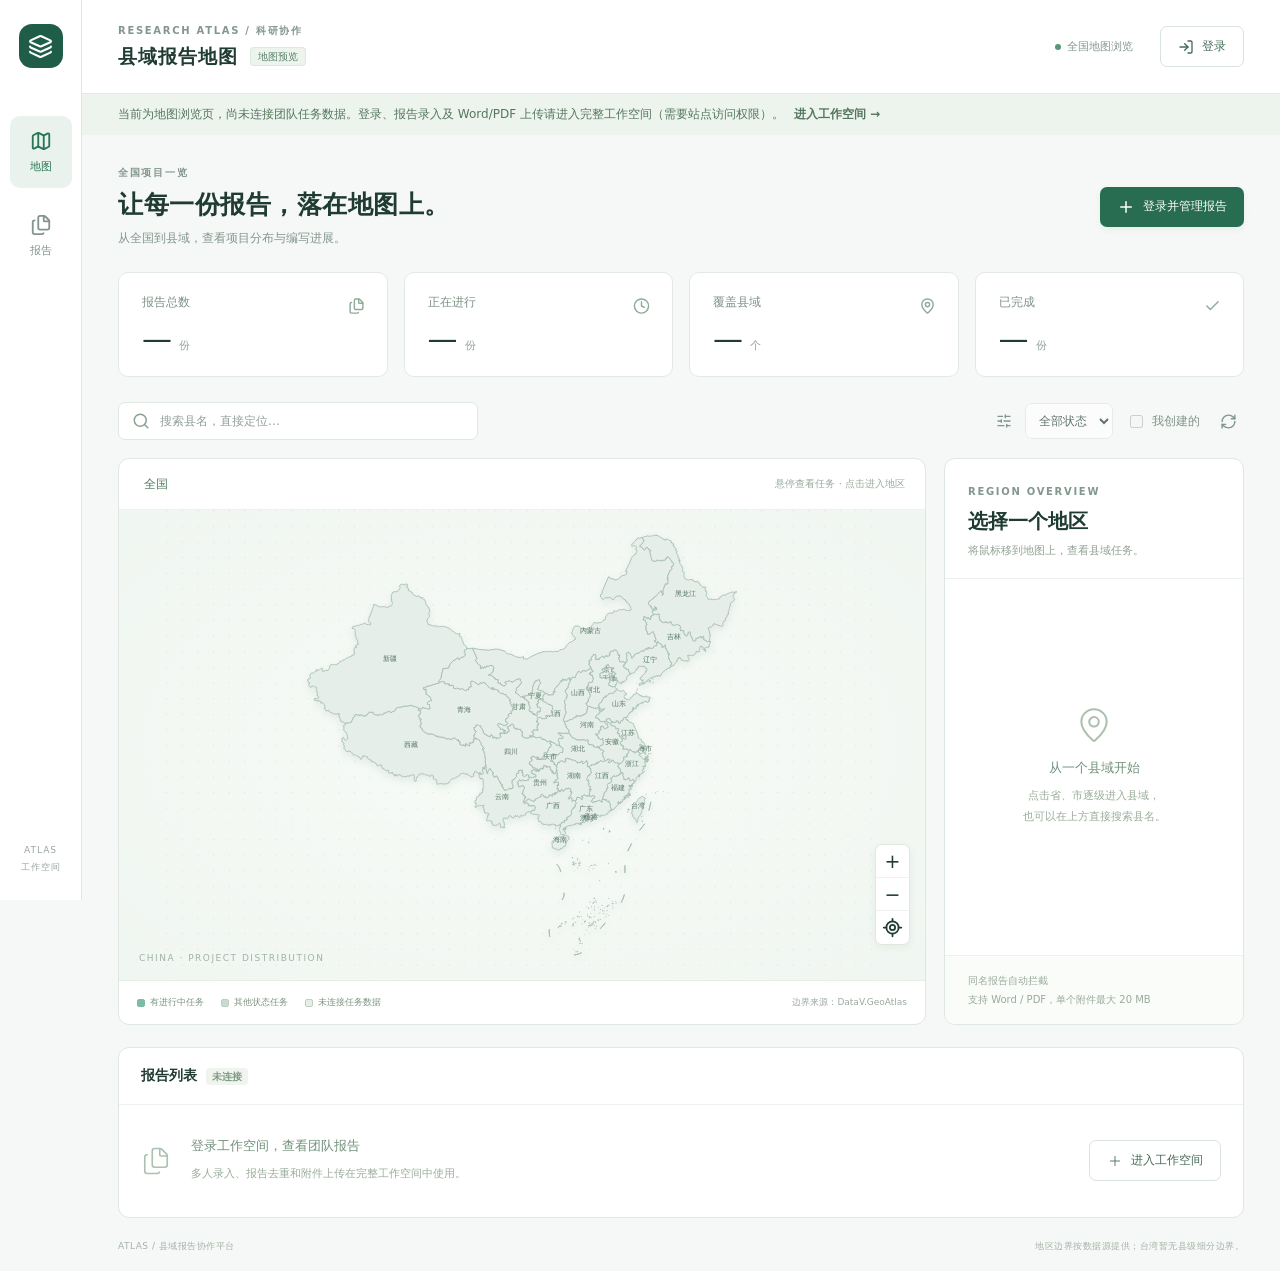
==== index.html @ f25a09b9 "fix: serve interactive map as GitHub Pages homepage" ====
<!doctype html>
<html lang="zh-CN">
  <head>
    <meta charset="UTF-8" />
    <meta name="viewport" content="width=device-width, initial-scale=1.0" />
    <meta name="description" content="全国县域报告地图：浏览省市县边界，进入工作空间管理报告。" />
    <title>县域报告地图</title>
    <script type="module" crossorigin src="./pages-assets/index-DWu79Ldc.js"></script>
    <link rel="stylesheet" crossorigin href="./pages-assets/index-DiJ7JzZu.css">
  </head>
  <body>
    <div id="root"></div>
  </body>
</html>
---- pages-assets/index-DiJ7JzZu.css ----
*{box-sizing:border-box}body{color:#203c32;background:#f6f8f7;margin:0;font-family:DM Sans,Noto Sans SC,system-ui,sans-serif;font-size:14px}button,input,select,textarea{font:inherit}button,a,input,select,textarea{-webkit-tap-highlight-color:transparent}button,a{touch-action:manipulation}button{cursor:pointer}button:disabled{opacity:.55;cursor:wait}button:focus-visible,a:focus-visible,input:focus-visible,select:focus-visible,textarea:focus-visible{outline-offset:3px;outline:3px solid #7dc8ac}a{color:inherit;text-decoration:none}button{color:inherit}h1,h2,h3,h4,p{margin-top:0}button svg,a svg{flex-shrink:0}input,textarea,select{color:#243e34;background:#fff;border:1px solid #dce4df;border-radius:7px;min-width:0;padding:10px 12px}input::placeholder{color:#91a199}input[type=checkbox]{accent-color:#28785c}button{background:0 0;border:0}small{font-size:11px}input,select,textarea{max-width:100%}.app-shell{min-height:100vh;display:flex}.rail{z-index:20;background:#fff;border-right:1px solid #e1e8e3;flex-direction:column;align-items:center;gap:12px;width:82px;padding:24px 10px;display:flex;position:fixed;inset:0 auto 0 0}.brand{color:#fff;background:#205d48;border-radius:13px;place-items:center;width:44px;height:44px;margin-bottom:36px;display:grid}.nav{color:#84958d;border-radius:10px;flex-direction:column;align-items:center;gap:7px;width:62px;padding:14px 5px;font-size:11px;display:flex}.nav.active{color:#287657;background:#e9f2ed}.nav:hover{background:#f0f4f1}.rail-bottom{letter-spacing:1px;color:#97a79e;text-align:center;margin-top:auto;font-size:9px;line-height:1.9}.workspace{flex:1;min-width:0;margin-left:82px}.header{background:#fff;border-bottom:1px solid #e3e9e5;justify-content:space-between;align-items:center;height:94px;padding:0 36px;display:flex}.eyebrow{letter-spacing:1.7px;color:#84978d;font-size:10px;font-weight:600}.header h1{letter-spacing:1px;margin:6px 0 0;font-size:19px;font-weight:600}.edition{vertical-align:middle;letter-spacing:0;color:#5c826a;background:#edf4ee;border:1px solid #dbe9de;border-radius:4px;margin-left:12px;padding:3px 7px;font-size:10px;font-weight:400}.header-actions{align-items:center;gap:12px;display:flex}.live{color:#84988c;align-items:center;gap:6px;margin-right:15px;font-size:11px;display:flex}.live i{background:#579775;border-radius:50%;width:6px;height:6px}.avatar{color:#397855;background:#e1eee6;border-radius:50%;flex-shrink:0;place-items:center;width:34px;height:34px;font-weight:600;display:grid}.user-label{text-overflow:ellipsis;white-space:nowrap;max-width:190px;font-size:12px;overflow:hidden}.user-label small{color:#91a096;margin-top:3px;font-size:10px;display:block}.quiet{color:#84958d;font-size:11px}.auth-banner{color:#54765d;background:#edf4ee;padding:12px 36px;font-size:12px}.auth-banner a{margin-left:10px;font-weight:600}main{max-width:1920px;margin:auto;padding:31px 36px 18px}.page-heading{justify-content:space-between;align-items:center;margin-bottom:25px;display:flex}.page-heading h2{letter-spacing:.5px;margin:8px 0 9px;font-size:25px;font-weight:600}.page-heading p{color:#83978b;margin:0;font-size:12px}.button{white-space:nowrap;border-radius:7px;justify-content:center;align-items:center;gap:8px;padding:11px 17px;font-size:12px;font-weight:500;display:inline-flex}.primary{color:#fff;background:#286c51;box-shadow:0 3px 7px #205b4811}.primary:hover{background:#205a43}.secondary{color:#456c58;background:#fff;border:1px solid #d9e3dc}.stats{grid-template-columns:repeat(4,1fr);gap:16px;margin-bottom:25px;display:grid}.stats>div{background:#fff;border:1px solid #e2e9e4;border-radius:10px;padding:20px 23px;position:relative}.stats>div>span{color:#7d9385;font-size:12px}.stats strong{letter-spacing:-1px;margin-top:10px;font-size:30px;font-weight:500;display:block}.stats strong small{color:#91a397;letter-spacing:0;margin-left:8px;font-size:11px;font-weight:400}.stats svg{color:#8cab98;width:17px;position:absolute;top:21px;right:22px}.toolbar{justify-content:space-between;align-items:center;gap:15px;margin-bottom:18px;display:flex}.search-wrap{color:#8ca192;background:#fff;border:1px solid #dfe7e1;border-radius:7px;align-items:center;width:360px;padding-left:13px;display:flex;position:relative}.search-wrap input{background:0 0;border:0;flex:1;padding:11px 10px;font-size:12px}.search-wrap input:focus{outline:none}.search-results{z-index:25;background:#fff;border:1px solid #dbe5dd;border-radius:8px;padding:6px;position:absolute;top:45px;left:0;right:0;box-shadow:0 10px 30px #1d4b351c}.search-results button{text-align:left;border-radius:5px;align-items:center;gap:8px;width:100%;padding:10px;font-size:12px;display:flex}.search-results button:hover{background:#eef5ef}.search-results button svg:last-child{margin-left:auto}.filters{color:#82958a;align-items:center;gap:13px;display:flex}.filters select{border-color:#dfe7e1;padding:9px;font-size:12px}.checkbox{white-space:nowrap;align-items:center;gap:6px;font-size:12px;display:flex}.icon-button{color:#82968a;border-radius:5px;justify-content:center;align-items:center;padding:7px;display:inline-flex}.icon-button:hover{background:#edf2ee}.map-layout{grid-template-columns:minmax(0,1fr) 300px;gap:18px;display:grid}.map-panel,.region-panel,.report-section{background:#fff;border:1px solid #dfe7e1;border-radius:11px;overflow:hidden}.map-top{border-bottom:1px solid #edf1ee;justify-content:space-between;align-items:center;height:51px;padding:0 20px;display:flex}.breadcrumbs,.breadcrumbs span{align-items:center;gap:5px;display:flex}.breadcrumbs button{color:#527b62;padding:5px;font-size:12px}.map-hint{color:#9aaa9e;font-size:10px}.map-canvas{background:radial-gradient(#f8fbf7,#f0f6f1);height:470px;position:relative;overflow:hidden}.map-canvas svg{touch-action:none;width:100%;height:100%;display:block}.region{cursor:pointer;transition:fill .15s}.region:hover,.region:focus{fill:#aed5bb;stroke:#3b8760;stroke-width:1.5px;outline:none}.map-label{fill:#547563;font-size:10px;font-weight:500}.zoom-controls{background:#fff;border:1px solid #e0e8e0;border-radius:7px;flex-direction:column;display:flex;position:absolute;bottom:35px;right:15px;box-shadow:0 2px 10px #2c523311}.zoom-controls button{border-bottom:1px solid #edf2ed;place-items:center;width:33px;height:33px;font-size:19px;display:grid}.zoom-controls button:last-child{border:0}.zoom-controls button:hover{background:#eff5ee}.map-caption{letter-spacing:1.5px;color:#a1b3a4;pointer-events:none;font-size:9px;position:absolute;bottom:17px;left:20px}.map-bottom{color:#9aab9f;border-top:1px solid #e7eee7;justify-content:space-between;align-items:center;height:44px;padding:0 18px;font-size:9px;display:flex}.legend{gap:17px;display:flex}.legend span{color:#7c9481;align-items:center;gap:5px;display:flex}.legend i{background:#e5eee9;border:1px solid #becfc1;border-radius:2px;width:8px;height:8px}.legend i.ongoing{background:#7dbba6;border-color:#7dbba6}.legend i.finished{background:#c9dbd0}.map-message{color:#7f9485;flex-direction:column;justify-content:center;align-items:center;gap:20px;font-size:13px;display:flex;position:absolute;inset:0}.region-panel{flex-direction:column;max-height:567px;display:flex}.region-heading{border-bottom:1px solid #edf1ed;padding:23px 23px 17px}.region-heading h3{margin:10px 0 7px;font-size:20px;font-weight:600}.region-heading p{color:#90a292;margin:0;font-size:11px;line-height:1.7}.region-count{background:#f7faf6;align-items:center;gap:10px;padding:15px 23px;display:flex}.region-count strong{color:#498469;font-size:29px;font-weight:500}.region-count span{color:#8aa18f;font-size:11px}.region-tasks{flex:1;padding:0 17px;overflow:auto}.task-card{text-align:left;border-bottom:1px solid #e8eee7;width:100%;padding:17px 2px;display:block}.task-card>div{color:#90a192;justify-content:space-between;align-items:center;gap:7px;font-size:9px;display:flex}.task-card h4{margin:10px 0;font-size:13px;font-weight:500;line-height:1.7}.task-card p{color:#839888;overflow-wrap:anywhere;margin:6px 0;font-size:11px}.task-card footer{color:#94a898;justify-content:space-between;margin-top:13px;font-size:10px;display:flex}.task-card:hover h4{color:#29845e}.panel-tip{color:#9aaa9b;background:#fafcf9;border-top:1px solid #edf1e9;margin-top:auto;padding:15px 23px;font-size:10px;line-height:1.9}.empty{text-align:center;color:#abc0ae;flex-direction:column;flex:1;justify-content:center;align-items:center;padding:42px 18px;display:flex}.empty svg{stroke-width:1.3px;margin-bottom:15px}.empty h4{color:#72917c;margin:0 0 9px;font-size:13px;font-weight:500}.empty p{color:#9aad9b;margin:0;font-size:11px;line-height:1.9}.compact{padding:28px 8px}.report-section{margin-top:22px}.section-title{border-bottom:1px solid #edf1ed;justify-content:space-between;align-items:center;padding:19px 22px;display:flex}.section-title h3{margin:0;font-size:14px;font-weight:600}.section-title h3>span{color:#7e9b84;background:#f0f4ef;border-radius:4px;margin-left:9px;padding:3px 6px;font-size:10px}.text-button{color:#598566;font-size:11px}.list-empty{text-align:left;flex-direction:row;justify-content:flex-start;gap:20px;padding:32px 22px}.list-empty svg{margin:0}.list-empty .button{margin-left:auto}.table-scroll{overflow:auto}table{border-collapse:collapse;text-align:left;white-space:nowrap;width:100%;min-width:840px}th{color:#98a99b;background:#fafcf9;padding:13px 22px;font-size:10px;font-weight:500}td{border-top:1px solid #edf2eb;padding:17px 22px;font-size:12px}td small{color:#9dae9f;margin-top:6px;font-size:10px;display:block}tbody tr{cursor:pointer}tbody tr:hover{background:#f6faf5}.report-link{text-align:left;white-space:normal;max-width:340px;padding:0;font-size:12px;font-weight:500;line-height:1.6}.status{white-space:nowrap;color:#7d927c;background:#edf2eb;border-radius:4px;padding:4px 7px;font-size:10px;display:inline-block}.status-1{color:#3e895b;background:#e4f2e9}.status-2{color:#a1843e;background:#fff3db}.status-3{color:#6c89b2;background:#e7eef8}.status-4{color:#9d8b7f;background:#f0ece9}.page-footer{color:#a5b2a6;letter-spacing:.5px;justify-content:space-between;margin-top:22px;font-size:9px;display:flex}.overlay{-webkit-backdrop-filter:blur(4px);backdrop-filter:blur(4px);z-index:40;background:#19372b60;justify-content:center;align-items:center;padding:25px;display:flex;position:fixed;inset:0}.dialog{background:#fff;border-radius:14px;width:720px;max-width:100%;max-height:90vh;padding:30px;position:relative;overflow:auto;box-shadow:0 20px 70px #173d3433}.dialog h2{overflow-wrap:anywhere;margin:10px 0;padding-right:20px;font-size:23px;line-height:1.5}.dialog>p{color:#90a493;margin-bottom:25px;font-size:12px}.close{position:absolute;top:16px;right:16px}.form-grid{grid-template-columns:1fr 1fr;gap:18px;display:grid}.form-grid label{color:#668170;flex-direction:column;gap:7px;font-size:12px;display:flex;position:relative}.form-grid label b{color:#a2875e;font-weight:400;display:contents}.full{grid-column:1/-1}.form-grid small{color:#a1b1a3;font-size:10px;line-height:1.7}.form-grid textarea{resize:vertical}.upload-zone{cursor:pointer;background:#f6faf6;border:1px dashed #adc9b7;border-radius:8px;align-items:center;padding:22px;gap:10px!important}.upload-zone svg{color:#6f9d80}.upload-zone strong{font-weight:500}.upload-zone span{color:#9bad9d;font-size:10px}.upload-zone input{background:0 0;border:0;padding:0;font-size:11px}.dialog-actions{border-top:1px solid #e8eee7;justify-content:flex-end;align-items:center;gap:10px;margin-top:25px;padding-top:20px;display:flex}.dialog-actions>span{color:#9cad9e;max-width:220px;margin-right:auto;font-size:10px;line-height:1.7}.selected-files{margin:0;padding:0;list-style:none}.selected-files li{overflow-wrap:anywhere;justify-content:space-between;padding:8px;font-size:11px;display:flex}.selected-files span{color:#94a698;white-space:nowrap;margin-left:10px}.toast{z-index:60;color:#fff;background:#214c39;border-radius:8px;justify-content:space-between;align-items:center;gap:20px;max-width:90vw;padding:13px 20px;font-size:12px;display:flex;position:fixed;bottom:30px;left:50%;transform:translate(-50%);box-shadow:0 6px 25px #193e3933}.toast button{color:#b4d6be}.details{background:#f6faf5;border-radius:8px;grid-template-columns:1fr 1fr;gap:20px;padding:20px;display:grid}.details dt{color:#92a595;margin-bottom:6px;font-size:10px}.details dd{overflow-wrap:anywhere;margin:0;font-size:12px}.notes{white-space:pre-wrap;line-height:1.8}.detail-dialog h3{margin-top:25px;font-size:14px}.muted{color:#95a897;font-size:11px}.file-list{margin:15px 0 25px}.file-row{color:#688a70;border:1px solid #e1e9df;border-radius:7px;align-items:center;gap:12px;margin:10px 0;padding:13px;display:flex}.file-row span{flex:1;min-width:0}.file-row strong{overflow-wrap:anywhere;font-size:12px;font-weight:500;display:block}.file-row small{color:#a0b09f;margin-top:6px;font-size:10px;display:block}.team{padding:25px}.team h3{font-size:17px}.team>p{color:#849984;font-size:12px;line-height:1.8}.invite{gap:12px;max-width:500px;margin:25px 0;display:flex}.invite input{flex:1}.member{border-top:1px solid #e8eee6;align-items:center;gap:15px;padding:17px 0;font-size:12px;display:flex}.member strong{overflow-wrap:anywhere;flex:1;font-weight:500}.member>span:not(.avatar){color:#92a78f;font-size:11px}@media (width>=1600px){.map-canvas{height:580px}.region-panel{max-height:677px}.map-layout{grid-template-columns:minmax(0,1fr) 350px}}@media (width<=1100px){main{padding:25px 22px}.header{padding:0 22px}.map-layout{grid-template-columns:minmax(0,1fr) 260px}.map-canvas{height:430px}.map-hint,.live{display:none}.map-bottom{padding:0 10px}.map-bottom>span{display:none}.legend{gap:10px}.stats>div{padding:16px}.stats svg{top:17px;right:15px}.region-panel{max-height:527px}}@media (width<=800px){.rail{width:62px;padding:18px 4px}.brand{width:38px;height:38px}.nav{width:50px}.workspace{margin-left:62px}.header{height:80px}.header .eyebrow{font-size:8px}.header h1{font-size:16px}.edition,.user-label{display:none}main{padding:22px 16px}.page-heading h2{font-size:20px}.page-heading p{max-width:220px;font-size:10px;line-height:1.8}.stats{gap:8px}.stats>div{padding:14px 10px}.stats svg{display:none}.stats strong{font-size:25px}.stats>div>span{font-size:10px}.map-layout{grid-template-columns:1fr}.region-panel{max-height:350px}.region-heading{padding:16px}.region-heading h3{margin-top:6px;font-size:17px}.region-panel>.empty{padding:20px}.panel-tip{display:none}.region-tasks{gap:16px;display:flex}.task-card{min-width:230px;max-width:280px}.toolbar{flex-wrap:wrap}.search-wrap{width:100%}.filters{justify-content:flex-end;width:100%}.map-canvas{height:400px}.list-empty{flex-wrap:wrap}.list-empty .button{margin-left:48px}.page-footer{gap:20px;line-height:1.8}.form-grid{grid-template-columns:1fr}.full{grid-column:auto}.dialog{padding:24px 20px}.dialog-actions{flex-wrap:wrap}.dialog-actions>span{width:100%;max-width:100%}.overlay{padding:12px}.details{grid-template-columns:1fr}.auth-banner{padding:12px 20px}.invite{flex-wrap:wrap}}@media (prefers-reduced-motion:reduce){*{transition:none!important}}@media (width<=480px){.stats{grid-template-columns:repeat(2,minmax(0,1fr))}.page-heading{gap:14px}.map-canvas{height:280px}.page-heading .button{padding:10px 12px}.stats strong small{display:inline}}
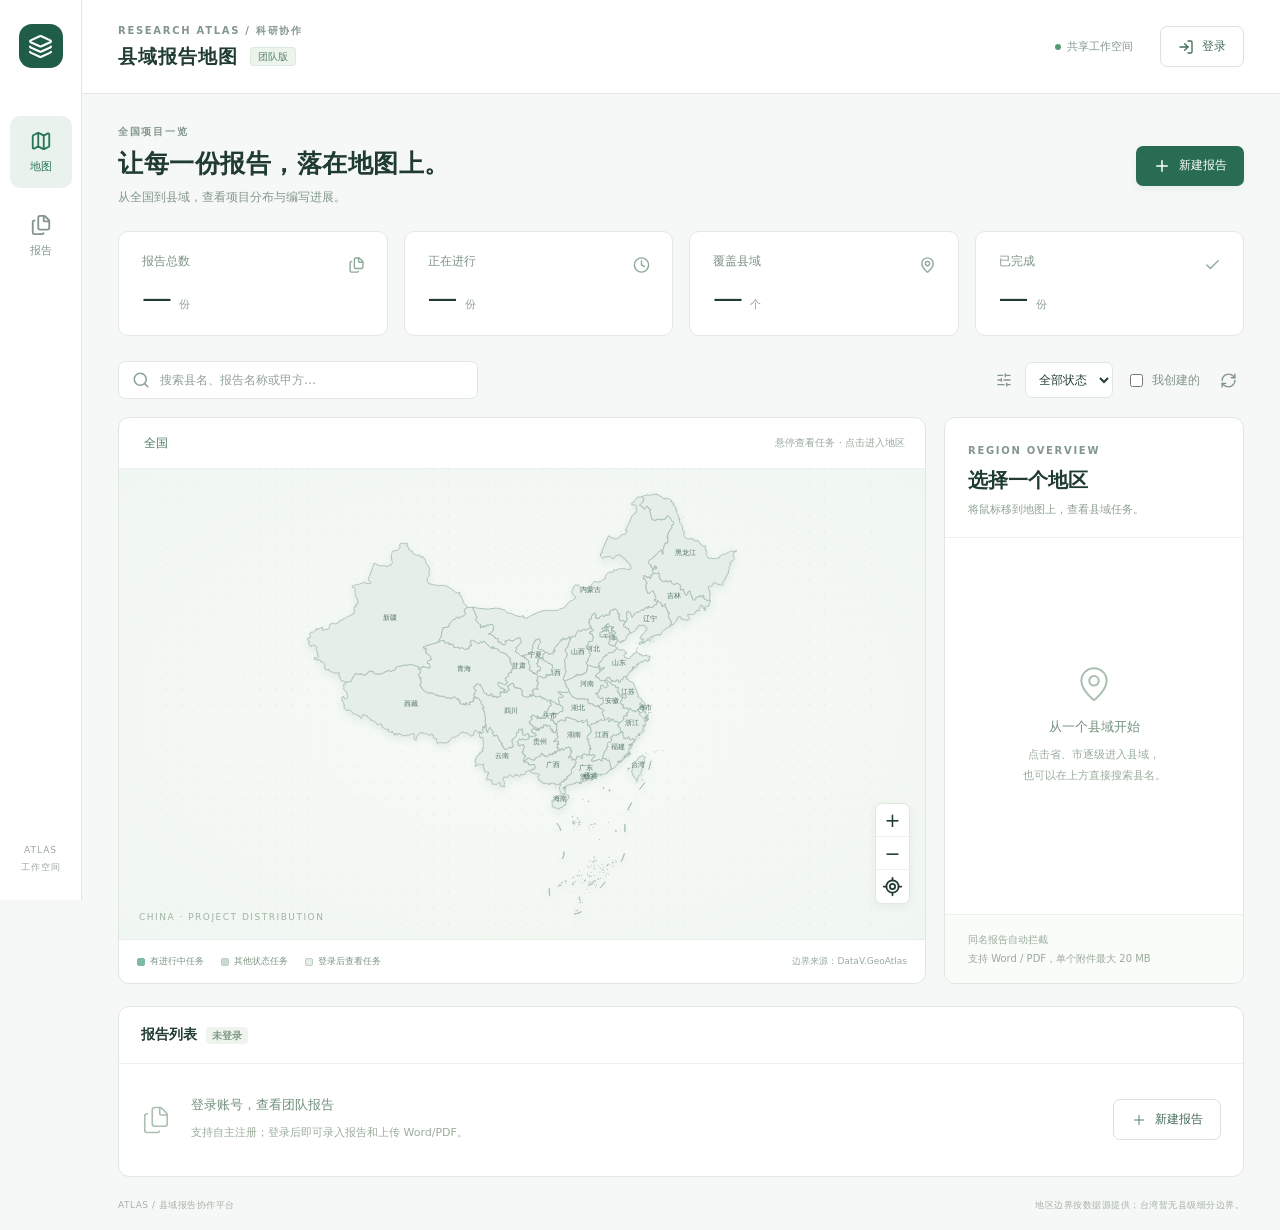
==== commit def1da7a: "Update Site source" ====
--- a/index.html
+++ b/index.html
@@ -5,8 +5,8 @@
     <meta name="viewport" content="width=device-width, initial-scale=1.0" />
     <meta name="description" content="全国县域报告地图：浏览省市县边界，进入工作空间管理报告。" />
     <title>县域报告地图</title>
-    <script type="module" crossorigin src="./pages-assets/index-DWu79Ldc.js"></script>
-    <link rel="stylesheet" crossorigin href="./pages-assets/index-DiJ7JzZu.css">
+    <script type="module" crossorigin src="./pages-assets/index-BWPzFlpU.js"></script>
+    <link rel="stylesheet" crossorigin href="./pages-assets/index-Crf-g9Ra.css">
   </head>
   <body>
     <div id="root"></div>
--- a/pages-assets/index-Crf-g9Ra.css
+++ b/pages-assets/index-Crf-g9Ra.css
@@ -0,0 +1 @@
+*{box-sizing:border-box}body{color:#203c32;background:#f6f8f7;margin:0;font-family:DM Sans,Noto Sans SC,system-ui,sans-serif;font-size:14px}button,input,select,textarea{font:inherit}button,a,input,select,textarea{-webkit-tap-highlight-color:transparent}button,a{touch-action:manipulation}button{cursor:pointer}button:disabled{opacity:.55;cursor:wait}button:focus-visible,a:focus-visible,input:focus-visible,select:focus-visible,textarea:focus-visible{outline-offset:3px;outline:3px solid #7dc8ac}a{color:inherit;text-decoration:none}button{color:inherit}h1,h2,h3,h4,p{margin-top:0}button svg,a svg{flex-shrink:0}input,textarea,select{color:#243e34;background:#fff;border:1px solid #dce4df;border-radius:7px;min-width:0;padding:10px 12px}input::placeholder{color:#91a199}input[type=checkbox]{accent-color:#28785c}button{background:0 0;border:0}small{font-size:11px}input,select,textarea{max-width:100%}.app-shell{min-height:100vh;display:flex}.rail{z-index:20;background:#fff;border-right:1px solid #e1e8e3;flex-direction:column;align-items:center;gap:12px;width:82px;padding:24px 10px;display:flex;position:fixed;inset:0 auto 0 0}.brand{color:#fff;background:#205d48;border-radius:13px;place-items:center;width:44px;height:44px;margin-bottom:36px;display:grid}.nav{color:#84958d;border-radius:10px;flex-direction:column;align-items:center;gap:7px;width:62px;padding:14px 5px;font-size:11px;display:flex}.nav.active{color:#287657;background:#e9f2ed}.nav:hover{background:#f0f4f1}.rail-bottom{letter-spacing:1px;color:#97a79e;text-align:center;margin-top:auto;font-size:9px;line-height:1.9}.workspace{flex:1;min-width:0;margin-left:82px}.header{background:#fff;border-bottom:1px solid #e3e9e5;justify-content:space-between;align-items:center;height:94px;padding:0 36px;display:flex}.eyebrow{letter-spacing:1.7px;color:#84978d;font-size:10px;font-weight:600}.header h1{letter-spacing:1px;margin:6px 0 0;font-size:19px;font-weight:600}.edition{vertical-align:middle;letter-spacing:0;color:#5c826a;background:#edf4ee;border:1px solid #dbe9de;border-radius:4px;margin-left:12px;padding:3px 7px;font-size:10px;font-weight:400}.header-actions{align-items:center;gap:12px;display:flex}.live{color:#84988c;align-items:center;gap:6px;margin-right:15px;font-size:11px;display:flex}.live i{background:#579775;border-radius:50%;width:6px;height:6px}.avatar{color:#397855;background:#e1eee6;border-radius:50%;flex-shrink:0;place-items:center;width:34px;height:34px;font-weight:600;display:grid}.user-label{text-overflow:ellipsis;white-space:nowrap;max-width:190px;font-size:12px;overflow:hidden}.user-label small{color:#91a096;margin-top:3px;font-size:10px;display:block}.quiet{color:#84958d;font-size:11px}.auth-banner{color:#54765d;background:#edf4ee;padding:12px 36px;font-size:12px}.auth-banner a{margin-left:10px;font-weight:600}main{max-width:1920px;margin:auto;padding:31px 36px 18px}.page-heading{justify-content:space-between;align-items:center;margin-bottom:25px;display:flex}.page-heading h2{letter-spacing:.5px;margin:8px 0 9px;font-size:25px;font-weight:600}.page-heading p{color:#83978b;margin:0;font-size:12px}.button{white-space:nowrap;border-radius:7px;justify-content:center;align-items:center;gap:8px;padding:11px 17px;font-size:12px;font-weight:500;display:inline-flex}.primary{color:#fff;background:#286c51;box-shadow:0 3px 7px #205b4811}.primary:hover{background:#205a43}.secondary{color:#456c58;background:#fff;border:1px solid #d9e3dc}.stats{grid-template-columns:repeat(4,1fr);gap:16px;margin-bottom:25px;display:grid}.stats>div{background:#fff;border:1px solid #e2e9e4;border-radius:10px;padding:20px 23px;position:relative}.stats>div>span{color:#7d9385;font-size:12px}.stats strong{letter-spacing:-1px;margin-top:10px;font-size:30px;font-weight:500;display:block}.stats strong small{color:#91a397;letter-spacing:0;margin-left:8px;font-size:11px;font-weight:400}.stats svg{color:#8cab98;width:17px;position:absolute;top:21px;right:22px}.toolbar{justify-content:space-between;align-items:center;gap:15px;margin-bottom:18px;display:flex}.search-wrap{color:#8ca192;background:#fff;border:1px solid #dfe7e1;border-radius:7px;align-items:center;width:360px;padding-left:13px;display:flex;position:relative}.search-wrap input{background:0 0;border:0;flex:1;padding:11px 10px;font-size:12px}.search-wrap input:focus{outline:none}.search-results{z-index:25;background:#fff;border:1px solid #dbe5dd;border-radius:8px;padding:6px;position:absolute;top:45px;left:0;right:0;box-shadow:0 10px 30px #1d4b351c}.search-results button{text-align:left;border-radius:5px;align-items:center;gap:8px;width:100%;padding:10px;font-size:12px;display:flex}.search-results button:hover{background:#eef5ef}.search-results button svg:last-child{margin-left:auto}.filters{color:#82958a;align-items:center;gap:13px;display:flex}.filters select{border-color:#dfe7e1;padding:9px;font-size:12px}.checkbox{white-space:nowrap;align-items:center;gap:6px;font-size:12px;display:flex}.icon-button{color:#82968a;border-radius:5px;justify-content:center;align-items:center;padding:7px;display:inline-flex}.icon-button:hover{background:#edf2ee}.map-layout{grid-template-columns:minmax(0,1fr) 300px;gap:18px;display:grid}.map-panel,.region-panel,.report-section{background:#fff;border:1px solid #dfe7e1;border-radius:11px;overflow:hidden}.map-top{border-bottom:1px solid #edf1ee;justify-content:space-between;align-items:center;height:51px;padding:0 20px;display:flex}.breadcrumbs,.breadcrumbs span{align-items:center;gap:5px;display:flex}.breadcrumbs button{color:#527b62;padding:5px;font-size:12px}.map-hint{color:#9aaa9e;font-size:10px}.map-canvas{background:radial-gradient(#f8fbf7,#f0f6f1);height:470px;position:relative;overflow:hidden}.map-canvas svg{touch-action:none;width:100%;height:100%;display:block}.region{cursor:pointer;transition:fill .15s}.region:hover,.region:focus{fill:#aed5bb;stroke:#3b8760;stroke-width:1.5px;outline:none}.map-label{fill:#547563;font-size:10px;font-weight:500}.zoom-controls{background:#fff;border:1px solid #e0e8e0;border-radius:7px;flex-direction:column;display:flex;position:absolute;bottom:35px;right:15px;box-shadow:0 2px 10px #2c523311}.zoom-controls button{border-bottom:1px solid #edf2ed;place-items:center;width:33px;height:33px;font-size:19px;display:grid}.zoom-controls button:last-child{border:0}.zoom-controls button:hover{background:#eff5ee}.map-caption{letter-spacing:1.5px;color:#a1b3a4;pointer-events:none;font-size:9px;position:absolute;bottom:17px;left:20px}.map-bottom{color:#9aab9f;border-top:1px solid #e7eee7;justify-content:space-between;align-items:center;height:44px;padding:0 18px;font-size:9px;display:flex}.legend{gap:17px;display:flex}.legend span{color:#7c9481;align-items:center;gap:5px;display:flex}.legend i{background:#e5eee9;border:1px solid #becfc1;border-radius:2px;width:8px;height:8px}.legend i.ongoing{background:#7dbba6;border-color:#7dbba6}.legend i.finished{background:#c9dbd0}.map-message{color:#7f9485;flex-direction:column;justify-content:center;align-items:center;gap:20px;font-size:13px;display:flex;position:absolute;inset:0}.region-panel{flex-direction:column;max-height:567px;display:flex}.region-heading{border-bottom:1px solid #edf1ed;padding:23px 23px 17px}.region-heading h3{margin:10px 0 7px;font-size:20px;font-weight:600}.region-heading p{color:#90a292;margin:0;font-size:11px;line-height:1.7}.region-count{background:#f7faf6;align-items:center;gap:10px;padding:15px 23px;display:flex}.region-count strong{color:#498469;font-size:29px;font-weight:500}.region-count span{color:#8aa18f;font-size:11px}.region-tasks{flex:1;padding:0 17px;overflow:auto}.task-card{text-align:left;border-bottom:1px solid #e8eee7;width:100%;padding:17px 2px;display:block}.task-card>div{color:#90a192;justify-content:space-between;align-items:center;gap:7px;font-size:9px;display:flex}.task-card h4{margin:10px 0;font-size:13px;font-weight:500;line-height:1.7}.task-card p{color:#839888;overflow-wrap:anywhere;margin:6px 0;font-size:11px}.task-card footer{color:#94a898;justify-content:space-between;margin-top:13px;font-size:10px;display:flex}.task-card:hover h4{color:#29845e}.panel-tip{color:#9aaa9b;background:#fafcf9;border-top:1px solid #edf1e9;margin-top:auto;padding:15px 23px;font-size:10px;line-height:1.9}.empty{text-align:center;color:#abc0ae;flex-direction:column;flex:1;justify-content:center;align-items:center;padding:42px 18px;display:flex}.empty svg{stroke-width:1.3px;margin-bottom:15px}.empty h4{color:#72917c;margin:0 0 9px;font-size:13px;font-weight:500}.empty p{color:#9aad9b;margin:0;font-size:11px;line-height:1.9}.compact{padding:28px 8px}.report-section{margin-top:22px}.section-title{border-bottom:1px solid #edf1ed;justify-content:space-between;align-items:center;padding:19px 22px;display:flex}.section-title h3{margin:0;font-size:14px;font-weight:600}.section-title h3>span{color:#7e9b84;background:#f0f4ef;border-radius:4px;margin-left:9px;padding:3px 6px;font-size:10px}.text-button{color:#598566;font-size:11px}.list-empty{text-align:left;flex-direction:row;justify-content:flex-start;gap:20px;padding:32px 22px}.list-empty svg{margin:0}.list-empty .button{margin-left:auto}.table-scroll{overflow:auto}table{border-collapse:collapse;text-align:left;white-space:nowrap;width:100%;min-width:840px}th{color:#98a99b;background:#fafcf9;padding:13px 22px;font-size:10px;font-weight:500}td{border-top:1px solid #edf2eb;padding:17px 22px;font-size:12px}td small{color:#9dae9f;margin-top:6px;font-size:10px;display:block}tbody tr{cursor:pointer}tbody tr:hover{background:#f6faf5}.report-link{text-align:left;white-space:normal;max-width:340px;padding:0;font-size:12px;font-weight:500;line-height:1.6}.status{white-space:nowrap;color:#7d927c;background:#edf2eb;border-radius:4px;padding:4px 7px;font-size:10px;display:inline-block}.status-1{color:#3e895b;background:#e4f2e9}.status-2{color:#a1843e;background:#fff3db}.status-3{color:#6c89b2;background:#e7eef8}.status-4{color:#9d8b7f;background:#f0ece9}.page-footer{color:#a5b2a6;letter-spacing:.5px;justify-content:space-between;margin-top:22px;font-size:9px;display:flex}.overlay{-webkit-backdrop-filter:blur(4px);backdrop-filter:blur(4px);z-index:40;background:#19372b60;justify-content:center;align-items:center;padding:25px;display:flex;position:fixed;inset:0}.dialog{background:#fff;border-radius:14px;width:720px;max-width:100%;max-height:90vh;padding:30px;position:relative;overflow:auto;box-shadow:0 20px 70px #173d3433}.dialog h2{overflow-wrap:anywhere;margin:10px 0;padding-right:20px;font-size:23px;line-height:1.5}.dialog>p{color:#90a493;margin-bottom:25px;font-size:12px}.close{position:absolute;top:16px;right:16px}.form-grid{grid-template-columns:1fr 1fr;gap:18px;display:grid}.form-grid label{color:#668170;flex-direction:column;gap:7px;font-size:12px;display:flex;position:relative}.form-grid label b{color:#a2875e;font-weight:400;display:contents}.full{grid-column:1/-1}.form-grid small{color:#a1b1a3;font-size:10px;line-height:1.7}.form-grid textarea{resize:vertical}.upload-zone{cursor:pointer;background:#f6faf6;border:1px dashed #adc9b7;border-radius:8px;align-items:center;padding:22px;gap:10px!important}.upload-zone svg{color:#6f9d80}.upload-zone strong{font-weight:500}.upload-zone span{color:#9bad9d;font-size:10px}.upload-zone input{background:0 0;border:0;padding:0;font-size:11px}.dialog-actions{border-top:1px solid #e8eee7;justify-content:flex-end;align-items:center;gap:10px;margin-top:25px;padding-top:20px;display:flex}.dialog-actions>span{color:#9cad9e;max-width:220px;margin-right:auto;font-size:10px;line-height:1.7}.selected-files{margin:0;padding:0;list-style:none}.selected-files li{overflow-wrap:anywhere;justify-content:space-between;padding:8px;font-size:11px;display:flex}.selected-files span{color:#94a698;white-space:nowrap;margin-left:10px}.toast{z-index:60;color:#fff;background:#214c39;border-radius:8px;justify-content:space-between;align-items:center;gap:20px;max-width:90vw;padding:13px 20px;font-size:12px;display:flex;position:fixed;bottom:30px;left:50%;transform:translate(-50%);box-shadow:0 6px 25px #193e3933}.toast button{color:#b4d6be}.details{background:#f6faf5;border-radius:8px;grid-template-columns:1fr 1fr;gap:20px;padding:20px;display:grid}.details dt{color:#92a595;margin-bottom:6px;font-size:10px}.details dd{overflow-wrap:anywhere;margin:0;font-size:12px}.notes{white-space:pre-wrap;line-height:1.8}.detail-dialog h3{margin-top:25px;font-size:14px}.muted{color:#95a897;font-size:11px}.file-list{margin:15px 0 25px}.file-row{color:#688a70;border:1px solid #e1e9df;border-radius:7px;align-items:center;gap:12px;margin:10px 0;padding:13px;display:flex}.file-row span{flex:1;min-width:0}.file-row strong{overflow-wrap:anywhere;font-size:12px;font-weight:500;display:block}.file-row small{color:#a0b09f;margin-top:6px;font-size:10px;display:block}.team{padding:25px}.team h3{font-size:17px}.team>p{color:#849984;font-size:12px;line-height:1.8}.invite{gap:12px;max-width:500px;margin:25px 0;display:flex}.invite input{flex:1}.member{border-top:1px solid #e8eee6;align-items:center;gap:15px;padding:17px 0;font-size:12px;display:flex}.member strong{overflow-wrap:anywhere;flex:1;font-weight:500}.member>span:not(.avatar){color:#92a78f;font-size:11px}@media (width>=1600px){.map-canvas{height:580px}.region-panel{max-height:677px}.map-layout{grid-template-columns:minmax(0,1fr) 350px}}@media (width<=1100px){main{padding:25px 22px}.header{padding:0 22px}.map-layout{grid-template-columns:minmax(0,1fr) 260px}.map-canvas{height:430px}.map-hint,.live{display:none}.map-bottom{padding:0 10px}.map-bottom>span{display:none}.legend{gap:10px}.stats>div{padding:16px}.stats svg{top:17px;right:15px}.region-panel{max-height:527px}}@media (width<=800px){.rail{width:62px;padding:18px 4px}.brand{width:38px;height:38px}.nav{width:50px}.workspace{margin-left:62px}.header{height:80px}.header .eyebrow{font-size:8px}.header h1{font-size:16px}.edition,.user-label{display:none}main{padding:22px 16px}.page-heading h2{font-size:20px}.page-heading p{max-width:220px;font-size:10px;line-height:1.8}.stats{gap:8px}.stats>div{padding:14px 10px}.stats svg{display:none}.stats strong{font-size:25px}.stats>div>span{font-size:10px}.map-layout{grid-template-columns:1fr}.region-panel{max-height:350px}.region-heading{padding:16px}.region-heading h3{margin-top:6px;font-size:17px}.region-panel>.empty{padding:20px}.panel-tip{display:none}.region-tasks{gap:16px;display:flex}.task-card{min-width:230px;max-width:280px}.toolbar{flex-wrap:wrap}.search-wrap{width:100%}.filters{justify-content:flex-end;width:100%}.map-canvas{height:400px}.list-empty{flex-wrap:wrap}.list-empty .button{margin-left:48px}.page-footer{gap:20px;line-height:1.8}.form-grid{grid-template-columns:1fr}.full{grid-column:auto}.dialog{padding:24px 20px}.dialog-actions{flex-wrap:wrap}.dialog-actions>span{width:100%;max-width:100%}.overlay{padding:12px}.details{grid-template-columns:1fr}.auth-banner{padding:12px 20px}.invite{flex-wrap:wrap}}@media (prefers-reduced-motion:reduce){*{transition:none!important}}@media (width<=480px){.stats{grid-template-columns:repeat(2,minmax(0,1fr))}.page-heading{gap:14px}.map-canvas{height:280px}.page-heading .button{padding:10px 12px}.stats strong small{display:inline}}.account-dialog{width:440px;padding:34px}.account-logo{color:#286c51;background:#e8f2eb;border-radius:14px;place-items:center;width:48px;height:48px;margin-bottom:22px;display:grid}.account-dialog h2{margin:10px 0}.account-form{flex-direction:column;gap:17px;display:flex}.account-form label{color:#607c6a;flex-direction:column;gap:8px;font-size:12px;display:flex}.account-form .button{width:100%;margin-top:5px}.account-switch{text-align:center;color:#899d90;margin-top:22px;font-size:12px}.account-switch button{color:#287857;padding:6px;font-weight:600}.account-error{color:#9b3c34;background:#fff1ee;border-radius:6px;margin:0;padding:12px;font-size:12px;line-height:1.7}.account-success{color:#367657;background:#edf7ef;border-radius:6px;margin:0;padding:12px;font-size:12px;line-height:1.7}.account-dialog .account-note{color:#96a899;margin:18px 0 0;font-size:10px;line-height:1.8}button.file-row{text-align:left;width:100%}@media (width<=480px){.account-dialog{padding:28px 22px}.header-actions{gap:7px}.header-actions .quiet{font-size:10px}}
